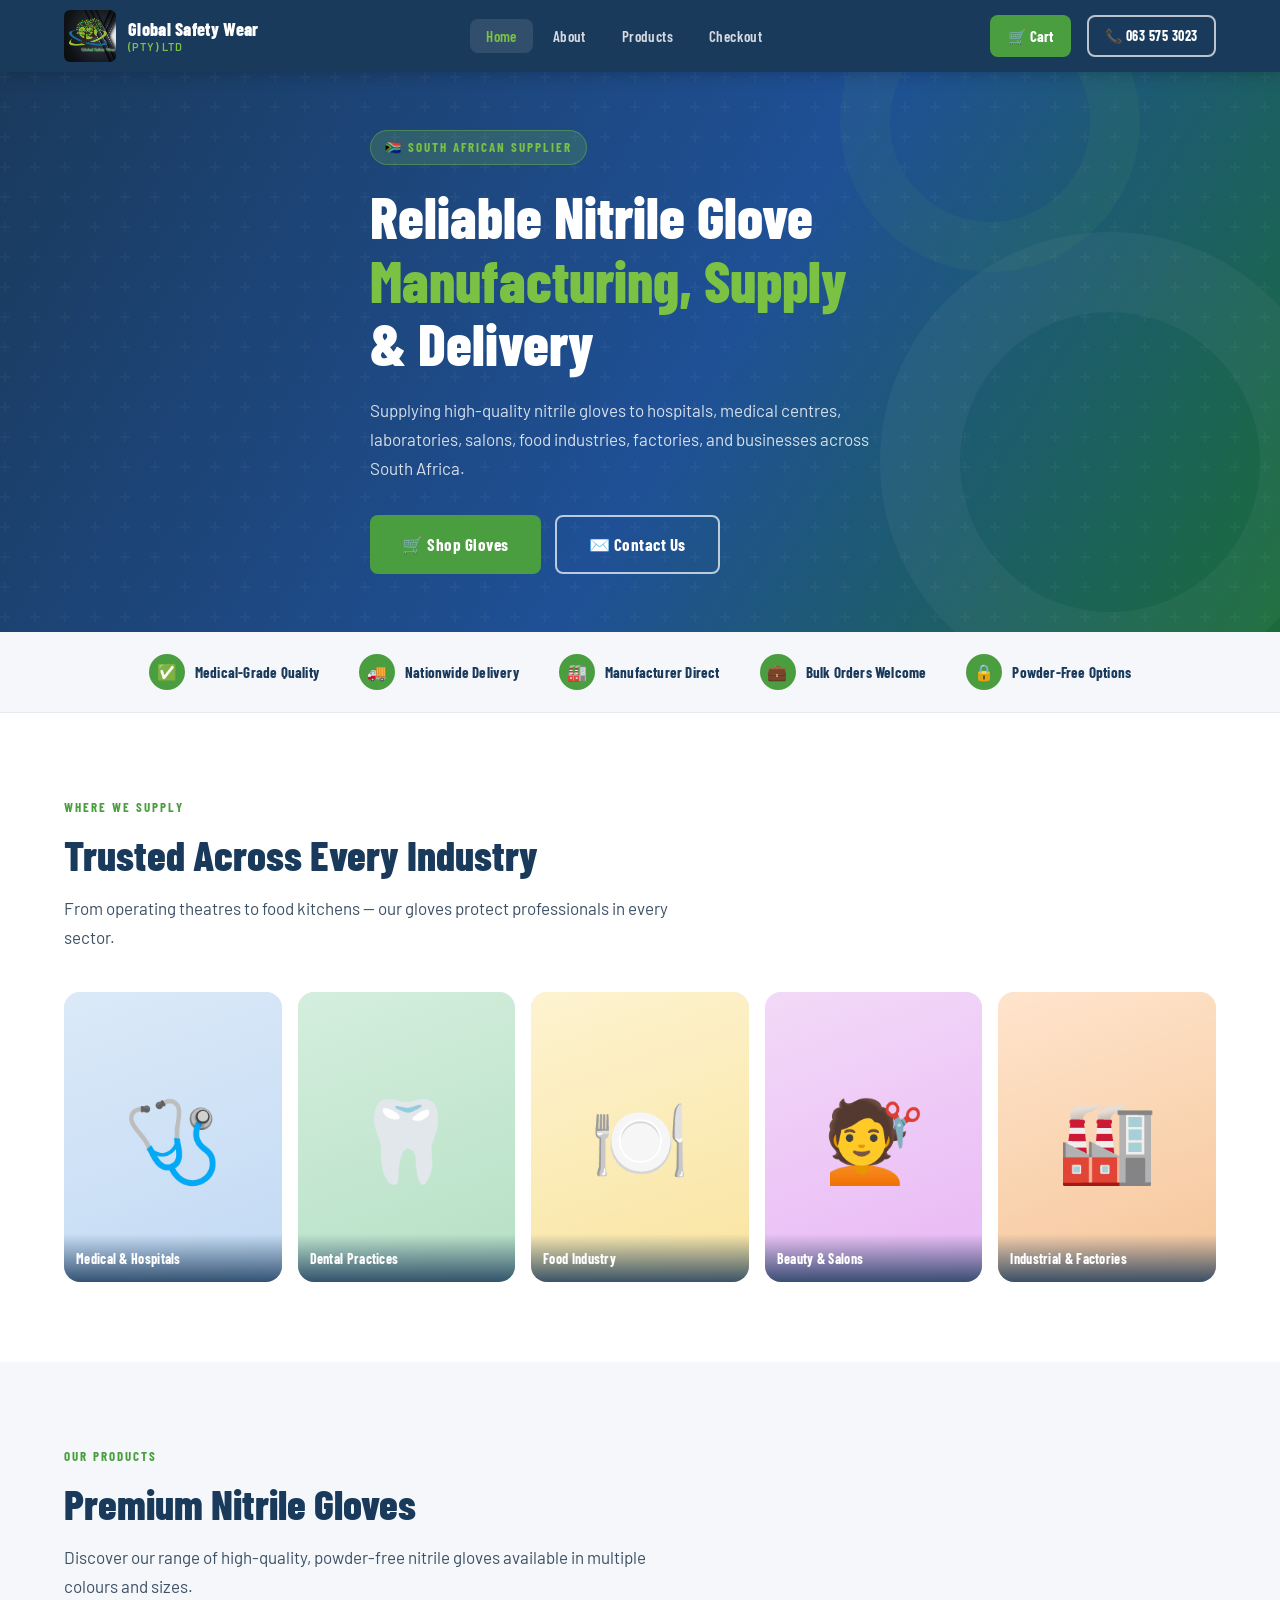
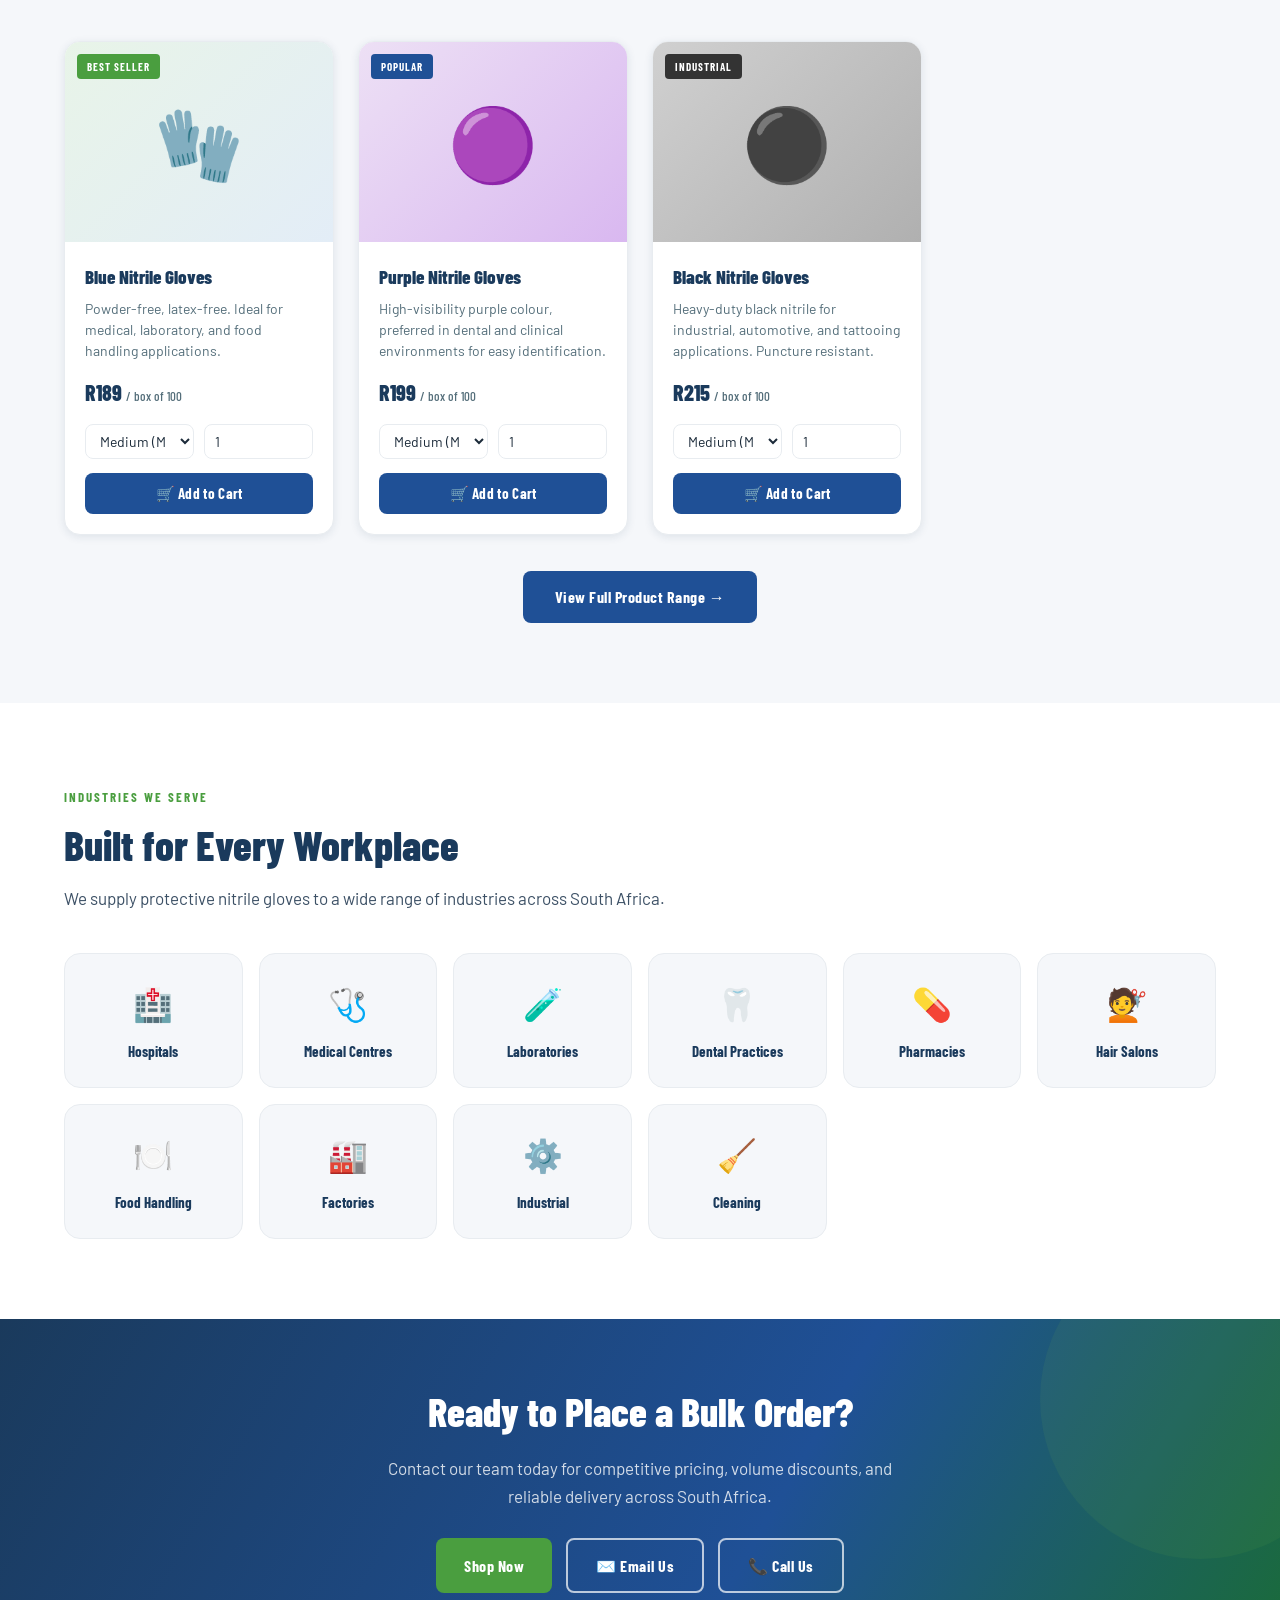
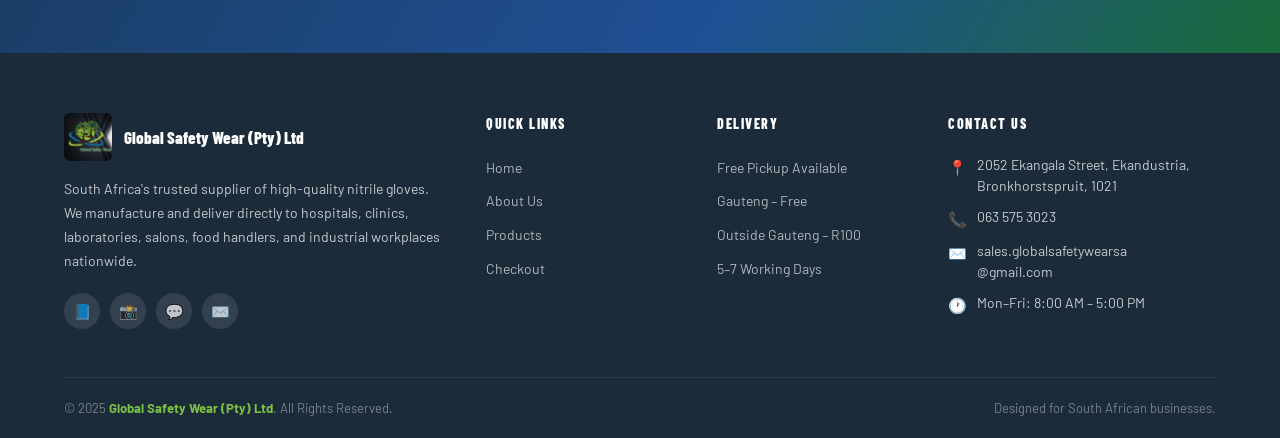
==== index.html @ 0c2af4f7 "Add files via upload" ====
<!DOCTYPE html>
<html lang="en">
<head>
  <meta charset="UTF-8" />
  <meta name="viewport" content="width=device-width, initial-scale=1.0" />
  <meta name="description" content="Global Safety Wear (Pty) Ltd – Reliable nitrile glove manufacturing, supply and delivery across South Africa." />
  <title>Global Safety Wear (Pty) Ltd | Nitrile Gloves South Africa</title>
  <link rel="stylesheet" href="style.css" />
</head>
<body>

<!-- ==================== NAVIGATION ==================== -->
<nav class="navbar">
  <div class="container nav-inner">
    <a href="index.html" class="nav-logo">
      <img src="logo.jpg" alt="Global Safety Wear Logo" onerror="this.style.display='none'" />
      <div class="nav-logo-text">
        <strong>Global Safety Wear</strong>
        <span>(Pty) Ltd</span>
      </div>
    </a>
    <ul class="nav-links">
      <li><a href="index.html" class="active">Home</a></li>
      <li><a href="about.html">About</a></li>
      <li><a href="products.html">Products</a></li>
      <li><a href="payment.html">Checkout</a></li>
    </ul>
    <div class="nav-right">
      <a href="products.html" class="nav-cart-btn">
        🛒 Cart
        <span class="cart-count" style="display:none;">0</span>
      </a>
      <a href="tel:0635753023" class="btn btn-outline" style="padding:8px 16px;font-size:14px;">📞 063 575 3023</a>
    </div>
    <button class="nav-hamburger" aria-label="Open menu">
      <span></span><span></span><span></span>
    </button>
  </div>
  <nav class="nav-mobile">
    <a href="index.html" class="active">Home</a>
    <a href="about.html">About</a>
    <a href="products.html">Products</a>
    <a href="payment.html">Checkout</a>
    <a href="tel:0635753023">📞 063 575 3023</a>
  </nav>
</nav>

<!-- ==================== HERO ==================== -->
<section class="hero">
  <div class="hero-deco"></div>
  <div class="hero-deco2"></div>
  <div class="container">
    <div class="hero-content">
      <div class="hero-tag">🇿🇦 South African Supplier</div>
      <h1>Reliable Nitrile Glove<br><em>Manufacturing, Supply</em><br>&amp; Delivery</h1>
      <p>Supplying high-quality nitrile gloves to hospitals, medical centres, laboratories, salons, food industries, factories, and businesses across South Africa.</p>
      <div class="hero-btns">
        <a href="products.html" class="btn btn-primary" style="font-size:17px;padding:14px 32px;">🛒 Shop Gloves</a>
        <a href="mailto:sales.globalsafetywearsa@gmail.com" class="btn btn-outline" style="font-size:17px;padding:14px 32px;">✉️ Contact Us</a>
      </div>
    </div>
  </div>
</section>

<!-- ==================== TRUST BAR ==================== -->
<section class="trust-bar">
  <div class="container">
    <div class="trust-items">
      <div class="trust-item">
        <div class="trust-icon">✅</div>
        Medical-Grade Quality
      </div>
      <div class="trust-item">
        <div class="trust-icon">🚚</div>
        Nationwide Delivery
      </div>
      <div class="trust-item">
        <div class="trust-icon">🏭</div>
        Manufacturer Direct
      </div>
      <div class="trust-item">
        <div class="trust-icon">💼</div>
        Bulk Orders Welcome
      </div>
      <div class="trust-item">
        <div class="trust-icon">🔒</div>
        Powder-Free Options
      </div>
    </div>
  </div>
</section>

<!-- ==================== USE-CASE GALLERY ==================== -->
<section class="use-cases section-pad">
  <div class="container">
    <div class="tag">Where We Supply</div>
    <h2 class="section-title">Trusted Across Every Industry</h2>
    <p class="section-sub">From operating theatres to food kitchens — our gloves protect professionals in every sector.</p>
    <div class="gallery-grid">
      <div class="gallery-card medical">
        <div class="gallery-img">🩺</div>
        <div class="gallery-label">Medical &amp; Hospitals</div>
      </div>
      <div class="gallery-card dental">
        <div class="gallery-img">🦷</div>
        <div class="gallery-label">Dental Practices</div>
      </div>
      <div class="gallery-card food">
        <div class="gallery-img">🍽️</div>
        <div class="gallery-label">Food Industry</div>
      </div>
      <div class="gallery-card salon">
        <div class="gallery-img">💇</div>
        <div class="gallery-label">Beauty &amp; Salons</div>
      </div>
      <div class="gallery-card industrial">
        <div class="gallery-img">🏭</div>
        <div class="gallery-label">Industrial &amp; Factories</div>
      </div>
    </div>
  </div>
</section>

<!-- ==================== FEATURED PRODUCTS ==================== -->
<section class="featured-products section-pad">
  <div class="container">
    <div class="tag">Our Products</div>
    <h2 class="section-title">Premium Nitrile Gloves</h2>
    <p class="section-sub">Discover our range of high-quality, powder-free nitrile gloves available in multiple colours and sizes.</p>
    <div class="products-grid">

      <!-- Product 1 -->
      <div class="product-card">
        <div class="product-img">
          🧤
          <span class="product-badge">Best Seller</span>
        </div>
        <div class="product-body">
          <h3>Blue Nitrile Gloves</h3>
          <p>Powder-free, latex-free. Ideal for medical, laboratory, and food handling applications.</p>
          <div class="product-price">R189 <span>/ box of 100</span></div>
          <div class="product-controls">
            <select class="size-selector" id="s1-size">
              <option value="S">Small (S)</option>
              <option value="M" selected>Medium (M)</option>
              <option value="L">Large (L)</option>
            </select>
            <input type="number" class="qty-selector" id="s1-qty" value="1" min="1" max="999" />
          </div>
          <button class="btn-add-cart" onclick="addToCart('blue-nitrile','Blue Nitrile Gloves',189,document.getElementById('s1-size').value,parseInt(document.getElementById('s1-qty').value)||1,'🧤')">
            🛒 Add to Cart
          </button>
        </div>
      </div>

      <!-- Product 2 -->
      <div class="product-card">
        <div class="product-img" style="background:linear-gradient(135deg,#ede0f5,#d9b8f0);">
          🟣
          <span class="product-badge" style="background:var(--blue-mid);">Popular</span>
        </div>
        <div class="product-body">
          <h3>Purple Nitrile Gloves</h3>
          <p>High-visibility purple colour, preferred in dental and clinical environments for easy identification.</p>
          <div class="product-price">R199 <span>/ box of 100</span></div>
          <div class="product-controls">
            <select class="size-selector" id="s2-size">
              <option value="S">Small (S)</option>
              <option value="M" selected>Medium (M)</option>
              <option value="L">Large (L)</option>
            </select>
            <input type="number" class="qty-selector" id="s2-qty" value="1" min="1" max="999" />
          </div>
          <button class="btn-add-cart" onclick="addToCart('purple-nitrile','Purple Nitrile Gloves',199,document.getElementById('s2-size').value,parseInt(document.getElementById('s2-qty').value)||1,'🟣')">
            🛒 Add to Cart
          </button>
        </div>
      </div>

      <!-- Product 3 -->
      <div class="product-card">
        <div class="product-img" style="background:linear-gradient(135deg,#d0d0d0,#b0b0b0);">
          ⚫
          <span class="product-badge" style="background:#333;">Industrial</span>
        </div>
        <div class="product-body">
          <h3>Black Nitrile Gloves</h3>
          <p>Heavy-duty black nitrile for industrial, automotive, and tattooing applications. Puncture resistant.</p>
          <div class="product-price">R215 <span>/ box of 100</span></div>
          <div class="product-controls">
            <select class="size-selector" id="s3-size">
              <option value="S">Small (S)</option>
              <option value="M" selected>Medium (M)</option>
              <option value="L">Large (L)</option>
            </select>
            <input type="number" class="qty-selector" id="s3-qty" value="1" min="1" max="999" />
          </div>
          <button class="btn-add-cart" onclick="addToCart('black-nitrile','Black Nitrile Gloves',215,document.getElementById('s3-size').value,parseInt(document.getElementById('s3-qty').value)||1,'⚫')">
            🛒 Add to Cart
          </button>
        </div>
      </div>

    </div>
    <div style="text-align:center;margin-top:36px;">
      <a href="products.html" class="btn btn-blue" style="font-size:16px;padding:13px 32px;">View Full Product Range →</a>
    </div>
  </div>
</section>

<!-- ==================== INDUSTRIES ==================== -->
<section class="industries section-pad">
  <div class="container">
    <div class="tag">Industries We Serve</div>
    <h2 class="section-title">Built for Every Workplace</h2>
    <p class="section-sub">We supply protective nitrile gloves to a wide range of industries across South Africa.</p>
    <div class="industries-grid">
      <div class="industry-card"><span class="industry-icon">🏥</span><h4>Hospitals</h4></div>
      <div class="industry-card"><span class="industry-icon">🩺</span><h4>Medical Centres</h4></div>
      <div class="industry-card"><span class="industry-icon">🧪</span><h4>Laboratories</h4></div>
      <div class="industry-card"><span class="industry-icon">🦷</span><h4>Dental Practices</h4></div>
      <div class="industry-card"><span class="industry-icon">💊</span><h4>Pharmacies</h4></div>
      <div class="industry-card"><span class="industry-icon">💇</span><h4>Hair Salons</h4></div>
      <div class="industry-card"><span class="industry-icon">🍽️</span><h4>Food Handling</h4></div>
      <div class="industry-card"><span class="industry-icon">🏭</span><h4>Factories</h4></div>
      <div class="industry-card"><span class="industry-icon">⚙️</span><h4>Industrial</h4></div>
      <div class="industry-card"><span class="industry-icon">🧹</span><h4>Cleaning</h4></div>
    </div>
  </div>
</section>

<!-- ==================== CTA BANNER ==================== -->
<section class="cta-banner">
  <div class="container">
    <h2>Ready to Place a Bulk Order?</h2>
    <p>Contact our team today for competitive pricing, volume discounts, and reliable delivery across South Africa.</p>
    <div class="cta-btns">
      <a href="products.html" class="btn btn-primary" style="font-size:16px;padding:13px 28px;">Shop Now</a>
      <a href="mailto:sales.globalsafetywearsa@gmail.com" class="btn btn-outline" style="font-size:16px;padding:13px 28px;">✉️ Email Us</a>
      <a href="tel:0635753023" class="btn btn-outline" style="font-size:16px;padding:13px 28px;">📞 Call Us</a>
    </div>
  </div>
</section>

<!-- ==================== FOOTER ==================== -->
<footer class="footer">
  <div class="container">
    <div class="footer-grid">
      <!-- Brand -->
      <div>
        <div class="footer-logo">
          <img src="logo.jpg" alt="Global Safety Wear Logo" onerror="this.style.display='none'" />
          <strong>Global Safety Wear (Pty) Ltd</strong>
        </div>
        <p class="footer-about">South Africa's trusted supplier of high-quality nitrile gloves. We manufacture and deliver directly to hospitals, clinics, laboratories, salons, food handlers, and industrial workplaces nationwide.</p>
        <div class="footer-social">
          <a href="#" class="social-icon" title="Facebook">📘</a>
          <a href="#" class="social-icon" title="Instagram">📸</a>
          <a href="#" class="social-icon" title="WhatsApp">💬</a>
          <a href="mailto:sales.globalsafetywearsa@gmail.com" class="social-icon" title="Email">✉️</a>
        </div>
      </div>
      <!-- Quick Links -->
      <div class="footer-col">
        <h5>Quick Links</h5>
        <ul>
          <li><a href="index.html">Home</a></li>
          <li><a href="about.html">About Us</a></li>
          <li><a href="products.html">Products</a></li>
          <li><a href="payment.html">Checkout</a></li>
        </ul>
      </div>
      <!-- Delivery -->
      <div class="footer-col">
        <h5>Delivery</h5>
        <ul>
          <li><a href="#">Free Pickup Available</a></li>
          <li><a href="#">Gauteng – Free</a></li>
          <li><a href="#">Outside Gauteng – R100</a></li>
          <li><a href="#">5–7 Working Days</a></li>
        </ul>
      </div>
      <!-- Contact -->
      <div class="footer-col">
        <h5>Contact Us</h5>
        <div class="footer-contact-item">
          <span class="ico">📍</span>
          <span>2052 Ekangala Street, Ekandustria, Bronkhorstspruit, 1021</span>
        </div>
        <div class="footer-contact-item">
          <span class="ico">📞</span>
          <a href="tel:0635753023">063 575 3023</a>
        </div>
        <div class="footer-contact-item">
          <span class="ico">✉️</span>
          <a href="mailto:sales.globalsafetywearsa@gmail.com">sales.globalsafetywearsa<br>@gmail.com</a>
        </div>
        <div class="footer-contact-item">
          <span class="ico">🕐</span>
          <span>Mon–Fri: 8:00 AM – 5:00 PM</span>
        </div>
      </div>
    </div>
    <div class="footer-bottom">
      <span>&copy; 2025 <strong>Global Safety Wear (Pty) Ltd</strong>. All Rights Reserved.</span>
      <span>Designed for South African businesses.</span>
    </div>
  </div>
</footer>

<script src="script.js"></script>
</body>
</html>
---- style.css ----
/* ============================================================
   Global Safety Wear (Pty) Ltd — Main Stylesheet
   Brand colours: Deep Blue #1a3a5c | Green #4a9e3f | Lime #7bc143
   ============================================================ */

/* ---------- Google Fonts ---------- */
@import url('https://fonts.googleapis.com/css2?family=Barlow:wght@300;400;500;600;700;800&family=Barlow+Condensed:wght@600;700;800&display=swap');

/* ---------- CSS Variables ---------- */
:root {
  --blue-dark:   #1a3a5c;
  --blue-mid:    #1f5096;
  --blue-light:  #2e6fbd;
  --green-dark:  #2d7a24;
  --green-mid:   #4a9e3f;
  --green-light: #7bc143;
  --white:       #ffffff;
  --off-white:   #f5f7fa;
  --grey-light:  #e8ecf0;
  --grey-mid:    #b0bec5;
  --grey-dark:   #546e7a;
  --text-dark:   #1c2b3a;
  --text-body:   #3d5166;
  --shadow-sm:   0 2px 8px rgba(26,58,92,0.10);
  --shadow-md:   0 6px 24px rgba(26,58,92,0.14);
  --shadow-lg:   0 16px 48px rgba(26,58,92,0.18);
  --radius:      8px;
  --radius-lg:   16px;
  --nav-h:       72px;
  --font-head:   'Barlow Condensed', sans-serif;
  --font-body:   'Barlow', sans-serif;
  --transition:  0.25s ease;
}

/* ---------- Reset & Base ---------- */
*, *::before, *::after { box-sizing: border-box; margin: 0; padding: 0; }
html { scroll-behavior: smooth; }
body {
  font-family: var(--font-body);
  font-size: 16px;
  color: var(--text-body);
  background: var(--white);
  line-height: 1.6;
  -webkit-font-smoothing: antialiased;
}
img { display: block; max-width: 100%; }
a { text-decoration: none; color: inherit; }
ul { list-style: none; }
button { cursor: pointer; font-family: var(--font-body); border: none; }

/* ---------- Utility ---------- */
.container {
  max-width: 1200px;
  margin: 0 auto;
  padding: 0 24px;
}
.section-pad { padding: 80px 0; }
.section-pad-sm { padding: 52px 0; }

.tag {
  display: inline-block;
  font-family: var(--font-head);
  font-size: 13px;
  font-weight: 700;
  letter-spacing: 2px;
  text-transform: uppercase;
  color: var(--green-mid);
  margin-bottom: 12px;
}
.section-title {
  font-family: var(--font-head);
  font-size: clamp(28px, 4vw, 42px);
  font-weight: 800;
  color: var(--blue-dark);
  line-height: 1.15;
  margin-bottom: 16px;
}
.section-sub {
  font-size: 17px;
  color: var(--text-body);
  max-width: 620px;
  line-height: 1.7;
}
.text-center { text-align: center; }
.text-center .section-sub { margin: 0 auto; }

/* ---------- Buttons ---------- */
.btn {
  display: inline-flex;
  align-items: center;
  gap: 8px;
  padding: 13px 28px;
  border-radius: var(--radius);
  font-family: var(--font-head);
  font-size: 16px;
  font-weight: 700;
  letter-spacing: 0.5px;
  transition: background var(--transition), transform var(--transition), box-shadow var(--transition);
}
.btn-primary {
  background: var(--green-mid);
  color: var(--white);
}
.btn-primary:hover {
  background: var(--green-dark);
  transform: translateY(-2px);
  box-shadow: 0 6px 20px rgba(74,158,63,0.35);
}
.btn-outline {
  background: transparent;
  color: var(--white);
  border: 2px solid rgba(255,255,255,0.7);
}
.btn-outline:hover {
  background: rgba(255,255,255,0.12);
  border-color: var(--white);
}
.btn-blue {
  background: var(--blue-mid);
  color: var(--white);
}
.btn-blue:hover {
  background: var(--blue-dark);
  transform: translateY(-2px);
  box-shadow: 0 6px 20px rgba(31,80,150,0.35);
}

/* ============================================================
   NAVIGATION
   ============================================================ */
.navbar {
  position: sticky;
  top: 0;
  z-index: 1000;
  height: var(--nav-h);
  background: var(--blue-dark);
  box-shadow: 0 2px 16px rgba(0,0,0,0.22);
}
.nav-inner {
  display: flex;
  align-items: center;
  justify-content: space-between;
  height: 100%;
}
.nav-logo {
  display: flex;
  align-items: center;
  gap: 12px;
}
.nav-logo img {
  height: 52px;
  width: 52px;
  object-fit: cover;
  border-radius: 6px;
}
.nav-logo-text {
  display: flex;
  flex-direction: column;
  line-height: 1.2;
}
.nav-logo-text strong {
  font-family: var(--font-head);
  font-size: 18px;
  font-weight: 800;
  color: var(--white);
  letter-spacing: 0.3px;
}
.nav-logo-text span {
  font-size: 11px;
  color: var(--green-light);
  letter-spacing: 1px;
  text-transform: uppercase;
  font-weight: 600;
}
.nav-links {
  display: flex;
  align-items: center;
  gap: 4px;
}
.nav-links a {
  font-family: var(--font-head);
  font-size: 15px;
  font-weight: 600;
  color: rgba(255,255,255,0.82);
  padding: 8px 16px;
  border-radius: var(--radius);
  letter-spacing: 0.4px;
  transition: color var(--transition), background var(--transition);
}
.nav-links a:hover,
.nav-links a.active {
  color: var(--white);
  background: rgba(255,255,255,0.1);
}
.nav-links a.active { color: var(--green-light); }

.nav-cart-btn {
  position: relative;
  display: flex;
  align-items: center;
  gap: 8px;
  background: var(--green-mid);
  color: var(--white);
  padding: 9px 18px;
  border-radius: var(--radius);
  font-family: var(--font-head);
  font-size: 15px;
  font-weight: 700;
  transition: background var(--transition);
}
.nav-cart-btn:hover { background: var(--green-dark); }
.cart-count {
  position: absolute;
  top: -6px;
  right: -6px;
  background: #e53935;
  color: white;
  font-size: 11px;
  font-weight: 700;
  width: 20px;
  height: 20px;
  border-radius: 50%;
  display: flex;
  align-items: center;
  justify-content: center;
}
.nav-right { display: flex; align-items: center; gap: 16px; }

/* Hamburger */
.nav-hamburger {
  display: none;
  flex-direction: column;
  gap: 5px;
  background: none;
  padding: 6px;
}
.nav-hamburger span {
  display: block;
  width: 24px;
  height: 2px;
  background: var(--white);
  border-radius: 2px;
  transition: transform var(--transition), opacity var(--transition);
}
.nav-hamburger.open span:nth-child(1) { transform: translateY(7px) rotate(45deg); }
.nav-hamburger.open span:nth-child(2) { opacity: 0; }
.nav-hamburger.open span:nth-child(3) { transform: translateY(-7px) rotate(-45deg); }

.nav-mobile {
  display: none;
  flex-direction: column;
  background: var(--blue-dark);
  padding: 16px 24px 20px;
  border-top: 1px solid rgba(255,255,255,0.1);
}
.nav-mobile.open { display: flex; }
.nav-mobile a {
  font-family: var(--font-head);
  font-size: 17px;
  font-weight: 600;
  color: rgba(255,255,255,0.85);
  padding: 10px 0;
  border-bottom: 1px solid rgba(255,255,255,0.07);
  letter-spacing: 0.3px;
}
.nav-mobile a:last-child { border-bottom: none; }
.nav-mobile a:hover, .nav-mobile a.active { color: var(--green-light); }

/* ============================================================
   HERO
   ============================================================ */
.hero {
  position: relative;
  min-height: 560px;
  display: flex;
  align-items: center;
  background: linear-gradient(120deg, var(--blue-dark) 0%, #1f5096 55%, #1a6b3a 100%);
  overflow: hidden;
}
.hero::before {
  content: '';
  position: absolute;
  inset: 0;
  background: url("data:image/svg+xml,%3Csvg width='60' height='60' viewBox='0 0 60 60' xmlns='http://www.w3.org/2000/svg'%3E%3Cg fill='none' fill-rule='evenodd'%3E%3Cg fill='%23ffffff' fill-opacity='0.03'%3E%3Cpath d='M36 34v-4h-2v4h-4v2h4v4h2v-4h4v-2h-4zm0-30V0h-2v4h-4v2h4v4h2V6h4V4h-4zM6 34v-4H4v4H0v2h4v4h2v-4h4v-2H6zM6 4V0H4v4H0v2h4v4h2V6h4V4H6z'/%3E%3C/g%3E%3C/g%3E%3C/svg%3E") repeat;
  pointer-events: none;
}
.hero-content {
  position: relative;
  z-index: 2;
  max-width: 660px;
}
.hero-tag {
  display: inline-flex;
  align-items: center;
  gap: 8px;
  background: rgba(123,193,67,0.2);
  border: 1px solid rgba(123,193,67,0.4);
  color: var(--green-light);
  font-family: var(--font-head);
  font-size: 13px;
  font-weight: 700;
  letter-spacing: 2px;
  text-transform: uppercase;
  padding: 6px 14px;
  border-radius: 20px;
  margin-bottom: 20px;
}
.hero h1 {
  font-family: var(--font-head);
  font-size: clamp(32px, 5vw, 58px);
  font-weight: 800;
  color: var(--white);
  line-height: 1.1;
  margin-bottom: 20px;
}
.hero h1 em {
  font-style: normal;
  color: var(--green-light);
}
.hero p {
  font-size: 17px;
  color: rgba(255,255,255,0.82);
  line-height: 1.7;
  margin-bottom: 32px;
  max-width: 540px;
}
.hero-btns { display: flex; gap: 14px; flex-wrap: wrap; }
.hero-deco {
  position: absolute;
  right: -60px;
  bottom: -60px;
  width: 460px;
  height: 460px;
  border-radius: 50%;
  border: 80px solid rgba(255,255,255,0.04);
  pointer-events: none;
}
.hero-deco2 {
  position: absolute;
  right: 140px;
  top: -100px;
  width: 300px;
  height: 300px;
  border-radius: 50%;
  border: 50px solid rgba(123,193,67,0.06);
  pointer-events: none;
}

/* ============================================================
   TRUST BAR
   ============================================================ */
.trust-bar {
  background: var(--off-white);
  border-bottom: 1px solid var(--grey-light);
  padding: 22px 0;
}
.trust-items {
  display: flex;
  align-items: center;
  justify-content: center;
  gap: 40px;
  flex-wrap: wrap;
}
.trust-item {
  display: flex;
  align-items: center;
  gap: 10px;
  font-family: var(--font-head);
  font-size: 15px;
  font-weight: 700;
  color: var(--blue-dark);
  letter-spacing: 0.2px;
}
.trust-icon {
  width: 36px;
  height: 36px;
  background: var(--green-mid);
  border-radius: 50%;
  display: flex;
  align-items: center;
  justify-content: center;
  color: white;
  font-size: 16px;
  flex-shrink: 0;
}

/* ============================================================
   INDUSTRIES SECTION
   ============================================================ */
.industries { background: var(--white); }
.industries-grid {
  display: grid;
  grid-template-columns: repeat(auto-fill, minmax(170px, 1fr));
  gap: 16px;
  margin-top: 40px;
}
.industry-card {
  background: var(--off-white);
  border: 1px solid var(--grey-light);
  border-radius: var(--radius-lg);
  padding: 24px 16px;
  text-align: center;
  transition: border-color var(--transition), box-shadow var(--transition), transform var(--transition);
}
.industry-card:hover {
  border-color: var(--green-mid);
  box-shadow: var(--shadow-md);
  transform: translateY(-3px);
}
.industry-icon {
  font-size: 32px;
  margin-bottom: 10px;
  display: block;
}
.industry-card h4 {
  font-family: var(--font-head);
  font-size: 15px;
  font-weight: 700;
  color: var(--blue-dark);
}

/* ============================================================
   FEATURED PRODUCTS (HOME)
   ============================================================ */
.featured-products { background: var(--off-white); }
.products-grid {
  display: grid;
  grid-template-columns: repeat(auto-fill, minmax(260px, 1fr));
  gap: 24px;
  margin-top: 40px;
}
.product-card {
  background: var(--white);
  border-radius: var(--radius-lg);
  box-shadow: var(--shadow-sm);
  overflow: hidden;
  border: 1px solid var(--grey-light);
  display: flex;
  flex-direction: column;
  transition: box-shadow var(--transition), transform var(--transition);
}
.product-card:hover {
  box-shadow: var(--shadow-md);
  transform: translateY(-4px);
}
.product-img {
  height: 200px;
  display: flex;
  align-items: center;
  justify-content: center;
  font-size: 72px;
  background: linear-gradient(135deg, #e8f4e8 0%, #e3edf7 100%);
  position: relative;
  overflow: hidden;
}
.product-badge {
  position: absolute;
  top: 12px;
  left: 12px;
  background: var(--green-mid);
  color: white;
  font-family: var(--font-head);
  font-size: 11px;
  font-weight: 700;
  letter-spacing: 1px;
  text-transform: uppercase;
  padding: 4px 10px;
  border-radius: 4px;
}
.product-body {
  padding: 20px;
  flex: 1;
  display: flex;
  flex-direction: column;
}
.product-body h3 {
  font-family: var(--font-head);
  font-size: 19px;
  font-weight: 800;
  color: var(--blue-dark);
  margin-bottom: 6px;
}
.product-body p {
  font-size: 14px;
  color: var(--grey-dark);
  line-height: 1.5;
  margin-bottom: 14px;
  flex: 1;
}
.product-price {
  font-family: var(--font-head);
  font-size: 22px;
  font-weight: 800;
  color: var(--blue-dark);
  margin-bottom: 14px;
}
.product-price span {
  font-size: 13px;
  font-weight: 500;
  color: var(--grey-dark);
}
.product-controls {
  display: flex;
  gap: 10px;
  margin-bottom: 14px;
  flex-wrap: wrap;
}
.size-selector, .qty-selector {
  font-family: var(--font-body);
  font-size: 14px;
  color: var(--text-dark);
  border: 1px solid var(--grey-light);
  border-radius: var(--radius);
  padding: 7px 10px;
  background: var(--white);
  outline: none;
  flex: 1;
  min-width: 80px;
}
.size-selector:focus, .qty-selector:focus { border-color: var(--blue-light); }
.btn-add-cart {
  width: 100%;
  padding: 11px;
  background: var(--blue-mid);
  color: white;
  border-radius: var(--radius);
  font-family: var(--font-head);
  font-size: 15px;
  font-weight: 700;
  letter-spacing: 0.3px;
  transition: background var(--transition);
  display: flex;
  align-items: center;
  justify-content: center;
  gap: 8px;
}
.btn-add-cart:hover { background: var(--blue-dark); }

/* ============================================================
   GALLERY / USE-CASE SECTION
   ============================================================ */
.use-cases { background: var(--white); }
.gallery-grid {
  display: grid;
  grid-template-columns: repeat(5, 1fr);
  gap: 16px;
  margin-top: 40px;
}
.gallery-card {
  border-radius: var(--radius-lg);
  overflow: hidden;
  position: relative;
  aspect-ratio: 3/4;
  background: var(--grey-light);
  display: flex;
  align-items: flex-end;
}
.gallery-card .gallery-img {
  position: absolute;
  inset: 0;
  display: flex;
  align-items: center;
  justify-content: center;
  font-size: 80px;
  width: 100%;
  height: 100%;
}
.gallery-card.medical    .gallery-img { background: linear-gradient(160deg,#dbe9f8,#c2daf4); }
.gallery-card.dental     .gallery-img { background: linear-gradient(160deg,#d4eedd,#b6e0c5); }
.gallery-card.food       .gallery-img { background: linear-gradient(160deg,#fdf3d0,#f9e4a0); }
.gallery-card.salon      .gallery-img { background: linear-gradient(160deg,#f3d9f8,#e8b8f5); }
.gallery-card.industrial .gallery-img { background: linear-gradient(160deg,#ffe4cc,#f5c69a); }
.gallery-label {
  position: relative;
  z-index: 2;
  width: 100%;
  padding: 14px 12px 12px;
  background: linear-gradient(to top, rgba(26,58,92,0.85) 0%, transparent 100%);
  color: white;
  font-family: var(--font-head);
  font-size: 14px;
  font-weight: 700;
  letter-spacing: 0.3px;
}

/* ============================================================
   CTA BANNER
   ============================================================ */
.cta-banner {
  background: linear-gradient(120deg, var(--blue-dark) 0%, #1f5096 60%, #1a6b3a 100%);
  padding: 60px 0;
  text-align: center;
  position: relative;
  overflow: hidden;
}
.cta-banner::before {
  content: '';
  position: absolute;
  right: -80px;
  top: -80px;
  width: 320px;
  height: 320px;
  border-radius: 50%;
  background: rgba(123,193,67,0.08);
  pointer-events: none;
}
.cta-banner h2 {
  font-family: var(--font-head);
  font-size: clamp(26px, 4vw, 40px);
  font-weight: 800;
  color: var(--white);
  margin-bottom: 12px;
}
.cta-banner p {
  font-size: 17px;
  color: rgba(255,255,255,0.8);
  margin-bottom: 28px;
  max-width: 560px;
  margin-left: auto;
  margin-right: auto;
}
.cta-btns { display: flex; gap: 14px; justify-content: center; flex-wrap: wrap; }

/* ============================================================
   FOOTER
   ============================================================ */
.footer {
  background: var(--text-dark);
  color: rgba(255,255,255,0.75);
  padding: 60px 0 0;
}
.footer-grid {
  display: grid;
  grid-template-columns: 2fr 1fr 1fr 1.4fr;
  gap: 40px;
  padding-bottom: 48px;
  border-bottom: 1px solid rgba(255,255,255,0.08);
}
.footer-logo {
  display: flex;
  align-items: center;
  gap: 12px;
  margin-bottom: 16px;
}
.footer-logo img {
  height: 48px;
  width: 48px;
  object-fit: cover;
  border-radius: 6px;
}
.footer-logo strong {
  font-family: var(--font-head);
  font-size: 17px;
  font-weight: 800;
  color: var(--white);
}
.footer-about { font-size: 14px; line-height: 1.7; margin-bottom: 20px; }
.footer-social { display: flex; gap: 10px; }
.social-icon {
  width: 36px;
  height: 36px;
  border-radius: 50%;
  background: rgba(255,255,255,0.1);
  display: flex;
  align-items: center;
  justify-content: center;
  font-size: 15px;
  color: rgba(255,255,255,0.7);
  transition: background var(--transition), color var(--transition);
}
.social-icon:hover { background: var(--green-mid); color: white; }
.footer-col h5 {
  font-family: var(--font-head);
  font-size: 14px;
  font-weight: 800;
  color: var(--white);
  letter-spacing: 1.5px;
  text-transform: uppercase;
  margin-bottom: 18px;
}
.footer-col ul li { margin-bottom: 8px; }
.footer-col ul li a {
  font-size: 14px;
  color: rgba(255,255,255,0.65);
  transition: color var(--transition);
}
.footer-col ul li a:hover { color: var(--green-light); }
.footer-contact-item {
  display: flex;
  gap: 10px;
  font-size: 14px;
  margin-bottom: 10px;
  line-height: 1.5;
}
.footer-contact-item .ico { color: var(--green-light); font-size: 15px; flex-shrink: 0; margin-top: 2px; }
.footer-bottom {
  padding: 20px 0;
  display: flex;
  align-items: center;
  justify-content: space-between;
  flex-wrap: wrap;
  gap: 10px;
  font-size: 13px;
  color: rgba(255,255,255,0.4);
}
.footer-bottom strong { color: var(--green-light); }

/* ============================================================
   ABOUT PAGE
   ============================================================ */
.page-hero {
  background: linear-gradient(120deg, var(--blue-dark) 0%, #1f5096 100%);
  padding: 60px 0 52px;
  color: white;
}
.page-hero .tag { color: var(--green-light); }
.page-hero h1 {
  font-family: var(--font-head);
  font-size: clamp(30px, 5vw, 52px);
  font-weight: 800;
  line-height: 1.1;
  margin-bottom: 14px;
}
.page-hero p {
  font-size: 17px;
  color: rgba(255,255,255,0.8);
  max-width: 560px;
  line-height: 1.7;
}
.about-intro {
  background: var(--white);
}
.about-grid {
  display: grid;
  grid-template-columns: 1fr 1fr;
  gap: 60px;
  align-items: center;
}
.about-visual {
  background: linear-gradient(135deg, #e3edf7, #d4eedd);
  border-radius: var(--radius-lg);
  height: 400px;
  display: flex;
  align-items: center;
  justify-content: center;
  font-size: 100px;
}
.about-text h2 {
  font-family: var(--font-head);
  font-size: 34px;
  font-weight: 800;
  color: var(--blue-dark);
  margin-bottom: 16px;
  line-height: 1.2;
}
.about-text p { font-size: 16px; line-height: 1.75; margin-bottom: 16px; color: var(--text-body); }
.values-grid {
  display: grid;
  grid-template-columns: repeat(auto-fill, minmax(240px, 1fr));
  gap: 24px;
  margin-top: 40px;
}
.value-card {
  background: var(--white);
  border: 1px solid var(--grey-light);
  border-radius: var(--radius-lg);
  padding: 28px 24px;
  border-top: 4px solid var(--green-mid);
}
.value-icon { font-size: 32px; margin-bottom: 14px; }
.value-card h4 {
  font-family: var(--font-head);
  font-size: 18px;
  font-weight: 800;
  color: var(--blue-dark);
  margin-bottom: 8px;
}
.value-card p { font-size: 14px; color: var(--text-body); line-height: 1.6; }
.stats-bar {
  background: var(--blue-dark);
  padding: 48px 0;
}
.stats-grid {
  display: grid;
  grid-template-columns: repeat(4, 1fr);
  gap: 24px;
  text-align: center;
}
.stat-item {}
.stat-num {
  font-family: var(--font-head);
  font-size: 48px;
  font-weight: 800;
  color: var(--green-light);
  line-height: 1;
  margin-bottom: 6px;
}
.stat-label {
  font-family: var(--font-head);
  font-size: 14px;
  font-weight: 600;
  color: rgba(255,255,255,0.7);
  letter-spacing: 1px;
  text-transform: uppercase;
}
.industries-full { background: var(--off-white); }
.ind-full-grid {
  display: grid;
  grid-template-columns: repeat(auto-fill, minmax(200px, 1fr));
  gap: 16px;
  margin-top: 40px;
}
.ind-full-card {
  background: var(--white);
  border: 1px solid var(--grey-light);
  border-radius: var(--radius);
  padding: 20px 16px;
  display: flex;
  align-items: center;
  gap: 14px;
  transition: border-color var(--transition), box-shadow var(--transition);
}
.ind-full-card:hover { border-color: var(--green-mid); box-shadow: var(--shadow-sm); }
.ind-full-card .ico { font-size: 26px; }
.ind-full-card span {
  font-family: var(--font-head);
  font-size: 15px;
  font-weight: 700;
  color: var(--blue-dark);
}

/* ============================================================
   PRODUCTS PAGE
   ============================================================ */
.products-layout {
  background: var(--off-white);
  min-height: 60vh;
}
.products-main {
  display: grid;
  grid-template-columns: 1fr 340px;
  gap: 32px;
  padding: 48px 0 80px;
}
.products-left h2 {
  font-family: var(--font-head);
  font-size: 28px;
  font-weight: 800;
  color: var(--blue-dark);
  margin-bottom: 24px;
}
.all-products-grid {
  display: grid;
  grid-template-columns: repeat(auto-fill, minmax(240px, 1fr));
  gap: 24px;
}

/* CART SIDEBAR */
.cart-sidebar {
  position: sticky;
  top: calc(var(--nav-h) + 20px);
  height: fit-content;
  background: var(--white);
  border-radius: var(--radius-lg);
  box-shadow: var(--shadow-md);
  overflow: hidden;
  border: 1px solid var(--grey-light);
}
.cart-header {
  background: var(--blue-dark);
  padding: 18px 20px;
  display: flex;
  align-items: center;
  justify-content: space-between;
}
.cart-header h3 {
  font-family: var(--font-head);
  font-size: 18px;
  font-weight: 800;
  color: var(--white);
}
.cart-header span {
  background: var(--green-mid);
  color: white;
  font-size: 12px;
  font-weight: 700;
  padding: 3px 9px;
  border-radius: 20px;
}
.cart-body { padding: 16px 20px; }
.cart-empty {
  text-align: center;
  padding: 32px 0;
  color: var(--grey-dark);
  font-size: 14px;
}
.cart-empty .ico { font-size: 36px; display: block; margin-bottom: 10px; }
.cart-item {
  display: flex;
  align-items: flex-start;
  gap: 12px;
  padding: 12px 0;
  border-bottom: 1px solid var(--grey-light);
}
.cart-item:last-child { border-bottom: none; }
.cart-item-icon {
  font-size: 28px;
  background: var(--off-white);
  width: 44px;
  height: 44px;
  border-radius: 8px;
  display: flex;
  align-items: center;
  justify-content: center;
  flex-shrink: 0;
}
.cart-item-info { flex: 1; }
.cart-item-info h4 {
  font-family: var(--font-head);
  font-size: 14px;
  font-weight: 700;
  color: var(--blue-dark);
  margin-bottom: 2px;
}
.cart-item-info span {
  font-size: 12px;
  color: var(--grey-dark);
  display: block;
  margin-bottom: 4px;
}
.cart-item-info .item-price {
  font-family: var(--font-head);
  font-size: 15px;
  font-weight: 800;
  color: var(--green-dark);
}
.cart-item-remove {
  background: none;
  color: var(--grey-mid);
  font-size: 18px;
  line-height: 1;
  padding: 2px 4px;
  border-radius: 4px;
  transition: color var(--transition), background var(--transition);
}
.cart-item-remove:hover { color: #e53935; background: #ffebee; }
.cart-divider {
  height: 1px;
  background: var(--grey-light);
  margin: 8px 0;
}
.delivery-section { margin: 14px 0; }
.delivery-section label {
  font-family: var(--font-head);
  font-size: 13px;
  font-weight: 700;
  color: var(--blue-dark);
  letter-spacing: 0.5px;
  text-transform: uppercase;
  display: block;
  margin-bottom: 10px;
}
.delivery-option {
  display: flex;
  align-items: center;
  gap: 10px;
  padding: 10px 12px;
  border: 1px solid var(--grey-light);
  border-radius: var(--radius);
  margin-bottom: 8px;
  cursor: pointer;
  transition: border-color var(--transition), background var(--transition);
}
.delivery-option:hover { border-color: var(--blue-light); background: #f0f6ff; }
.delivery-option input[type="radio"] { accent-color: var(--blue-mid); flex-shrink: 0; }
.delivery-option-text { flex: 1; }
.delivery-option-text strong {
  display: block;
  font-family: var(--font-head);
  font-size: 14px;
  font-weight: 700;
  color: var(--blue-dark);
}
.delivery-option-text small { font-size: 12px; color: var(--grey-dark); }
.delivery-fee {
  font-family: var(--font-head);
  font-size: 14px;
  font-weight: 800;
  color: var(--green-dark);
  flex-shrink: 0;
}
.cart-totals { margin: 8px 0; }
.total-row {
  display: flex;
  justify-content: space-between;
  font-size: 14px;
  color: var(--text-body);
  padding: 4px 0;
}
.total-row.grand {
  font-family: var(--font-head);
  font-size: 18px;
  font-weight: 800;
  color: var(--blue-dark);
  border-top: 2px solid var(--blue-dark);
  margin-top: 8px;
  padding-top: 12px;
}
.btn-checkout {
  width: 100%;
  padding: 14px;
  background: var(--green-mid);
  color: white;
  border-radius: var(--radius);
  font-family: var(--font-head);
  font-size: 16px;
  font-weight: 800;
  letter-spacing: 0.5px;
  margin-top: 16px;
  display: flex;
  align-items: center;
  justify-content: center;
  gap: 8px;
  transition: background var(--transition);
}
.btn-checkout:hover { background: var(--green-dark); }

/* ============================================================
   PAYMENT PAGE
   ============================================================ */
.payment-layout {
  background: var(--off-white);
  min-height: 60vh;
}
.payment-main {
  display: grid;
  grid-template-columns: 1fr 380px;
  gap: 32px;
  padding: 48px 0 80px;
}
.payment-form-block {
  background: var(--white);
  border-radius: var(--radius-lg);
  box-shadow: var(--shadow-sm);
  border: 1px solid var(--grey-light);
  overflow: hidden;
}
.form-section-head {
  background: var(--off-white);
  padding: 18px 24px;
  border-bottom: 1px solid var(--grey-light);
  font-family: var(--font-head);
  font-size: 17px;
  font-weight: 800;
  color: var(--blue-dark);
  display: flex;
  align-items: center;
  gap: 10px;
}
.form-section-head .step-num {
  width: 28px;
  height: 28px;
  background: var(--blue-mid);
  color: white;
  border-radius: 50%;
  font-size: 13px;
  font-weight: 800;
  display: flex;
  align-items: center;
  justify-content: center;
  flex-shrink: 0;
}
.form-body { padding: 24px; }
.form-row { display: grid; grid-template-columns: 1fr 1fr; gap: 16px; margin-bottom: 16px; }
.form-group { display: flex; flex-direction: column; margin-bottom: 16px; }
.form-group label {
  font-family: var(--font-head);
  font-size: 13px;
  font-weight: 700;
  color: var(--blue-dark);
  letter-spacing: 0.5px;
  text-transform: uppercase;
  margin-bottom: 7px;
}
.form-group input,
.form-group select,
.form-group textarea {
  font-family: var(--font-body);
  font-size: 15px;
  color: var(--text-dark);
  border: 1px solid var(--grey-light);
  border-radius: var(--radius);
  padding: 11px 14px;
  outline: none;
  background: var(--white);
  transition: border-color var(--transition);
}
.form-group input:focus,
.form-group select:focus,
.form-group textarea:focus { border-color: var(--blue-light); }
.form-group textarea { resize: vertical; min-height: 80px; }
.required { color: #e53935; }

/* Payment method cards */
.payment-methods { display: flex; flex-direction: column; gap: 12px; margin-bottom: 20px; }
.pay-method {
  display: flex;
  align-items: center;
  gap: 14px;
  padding: 16px;
  border: 2px solid var(--grey-light);
  border-radius: var(--radius);
  cursor: pointer;
  transition: border-color var(--transition), background var(--transition);
}
.pay-method:hover { border-color: var(--blue-light); background: #f0f6ff; }
.pay-method.selected { border-color: var(--blue-mid); background: #eef4ff; }
.pay-method input[type="radio"] { accent-color: var(--blue-mid); width: 16px; height: 16px; flex-shrink: 0; }
.pay-method-icon { font-size: 26px; }
.pay-method-info {}
.pay-method-info strong {
  display: block;
  font-family: var(--font-head);
  font-size: 15px;
  font-weight: 800;
  color: var(--blue-dark);
}
.pay-method-info small { font-size: 13px; color: var(--grey-dark); }
.eft-details {
  background: var(--off-white);
  border: 1px solid var(--grey-light);
  border-radius: var(--radius);
  padding: 16px;
  margin: 12px 0;
  display: none;
}
.eft-details.visible { display: block; }
.eft-row {
  display: flex;
  justify-content: space-between;
  font-size: 14px;
  padding: 4px 0;
  border-bottom: 1px dashed var(--grey-light);
}
.eft-row:last-child { border-bottom: none; }
.eft-row span:first-child { color: var(--grey-dark); }
.eft-row span:last-child { font-weight: 600; color: var(--blue-dark); }

/* Order summary sidebar */
.order-summary {
  background: var(--white);
  border-radius: var(--radius-lg);
  box-shadow: var(--shadow-md);
  border: 1px solid var(--grey-light);
  overflow: hidden;
  position: sticky;
  top: calc(var(--nav-h) + 20px);
  height: fit-content;
}
.order-summary-head {
  background: var(--blue-dark);
  padding: 18px 20px;
}
.order-summary-head h3 {
  font-family: var(--font-head);
  font-size: 17px;
  font-weight: 800;
  color: white;
}
.order-summary-body { padding: 20px; }
.empty-summary {
  text-align: center;
  padding: 32px 0;
  color: var(--grey-dark);
  font-size: 14px;
}
.empty-summary .ico { font-size: 36px; display: block; margin-bottom: 10px; }
.summary-item {
  display: flex;
  justify-content: space-between;
  align-items: center;
  padding: 10px 0;
  border-bottom: 1px solid var(--grey-light);
  font-size: 14px;
  gap: 12px;
}
.summary-item:last-of-type { border-bottom: none; }
.summary-item-name {
  flex: 1;
  color: var(--text-body);
}
.summary-item-name strong { display: block; color: var(--blue-dark); font-weight: 600; font-size: 14px; }
.summary-item-name small { font-size: 12px; color: var(--grey-dark); }
.summary-item-price {
  font-family: var(--font-head);
  font-size: 15px;
  font-weight: 700;
  color: var(--blue-dark);
  flex-shrink: 0;
}
.summary-totals { margin-top: 16px; border-top: 1px solid var(--grey-light); padding-top: 16px; }
.summary-row {
  display: flex;
  justify-content: space-between;
  font-size: 14px;
  padding: 4px 0;
  color: var(--text-body);
}
.summary-row.grand {
  font-family: var(--font-head);
  font-size: 20px;
  font-weight: 800;
  color: var(--blue-dark);
  border-top: 2px solid var(--blue-dark);
  margin-top: 10px;
  padding-top: 14px;
}
.btn-place-order {
  width: 100%;
  padding: 15px;
  background: var(--green-mid);
  color: white;
  border-radius: var(--radius);
  font-family: var(--font-head);
  font-size: 17px;
  font-weight: 800;
  letter-spacing: 0.5px;
  margin-top: 20px;
  display: flex;
  align-items: center;
  justify-content: center;
  gap: 10px;
  transition: background var(--transition);
}
.btn-place-order:hover { background: var(--green-dark); }
.order-notes {
  font-size: 12px;
  color: var(--grey-dark);
  text-align: center;
  margin-top: 12px;
  line-height: 1.5;
}
.success-modal {
  display: none;
  position: fixed;
  inset: 0;
  background: rgba(0,0,0,0.5);
  z-index: 9999;
  align-items: center;
  justify-content: center;
}
.success-modal.visible { display: flex; }
.success-box {
  background: white;
  border-radius: var(--radius-lg);
  padding: 48px 40px;
  max-width: 440px;
  width: 90%;
  text-align: center;
  box-shadow: var(--shadow-lg);
}
.success-icon { font-size: 64px; margin-bottom: 16px; display: block; }
.success-box h3 {
  font-family: var(--font-head);
  font-size: 26px;
  font-weight: 800;
  color: var(--blue-dark);
  margin-bottom: 10px;
}
.success-box p { font-size: 15px; color: var(--text-body); line-height: 1.6; margin-bottom: 24px; }

/* ============================================================
   RESPONSIVE
   ============================================================ */
@media (max-width: 1024px) {
  .footer-grid { grid-template-columns: 1fr 1fr; }
  .gallery-grid { grid-template-columns: repeat(3, 1fr); }
  .products-main { grid-template-columns: 1fr; }
  .cart-sidebar { position: static; }
  .payment-main { grid-template-columns: 1fr; }
  .order-summary { position: static; }
  .stats-grid { grid-template-columns: repeat(2, 1fr); gap: 32px; }
  .about-grid { grid-template-columns: 1fr; gap: 32px; }
  .about-visual { height: 240px; font-size: 60px; }
}
@media (max-width: 768px) {
  .nav-links, .nav-cart-btn { display: none; }
  .nav-hamburger { display: flex; }
  .hero { min-height: 480px; padding: 48px 0; }
  .hero-deco, .hero-deco2 { display: none; }
  .gallery-grid { grid-template-columns: repeat(2, 1fr); }
  .footer-grid { grid-template-columns: 1fr; gap: 28px; }
  .stats-grid { grid-template-columns: repeat(2, 1fr); }
  .form-row { grid-template-columns: 1fr; }
}
@media (max-width: 480px) {
  .section-pad { padding: 52px 0; }
  .gallery-grid { grid-template-columns: 1fr 1fr; }
  .stats-grid { grid-template-columns: 1fr 1fr; }
  .trust-items { gap: 20px; }
  .hero-btns { flex-direction: column; }
  .cta-btns { flex-direction: column; align-items: center; }
}
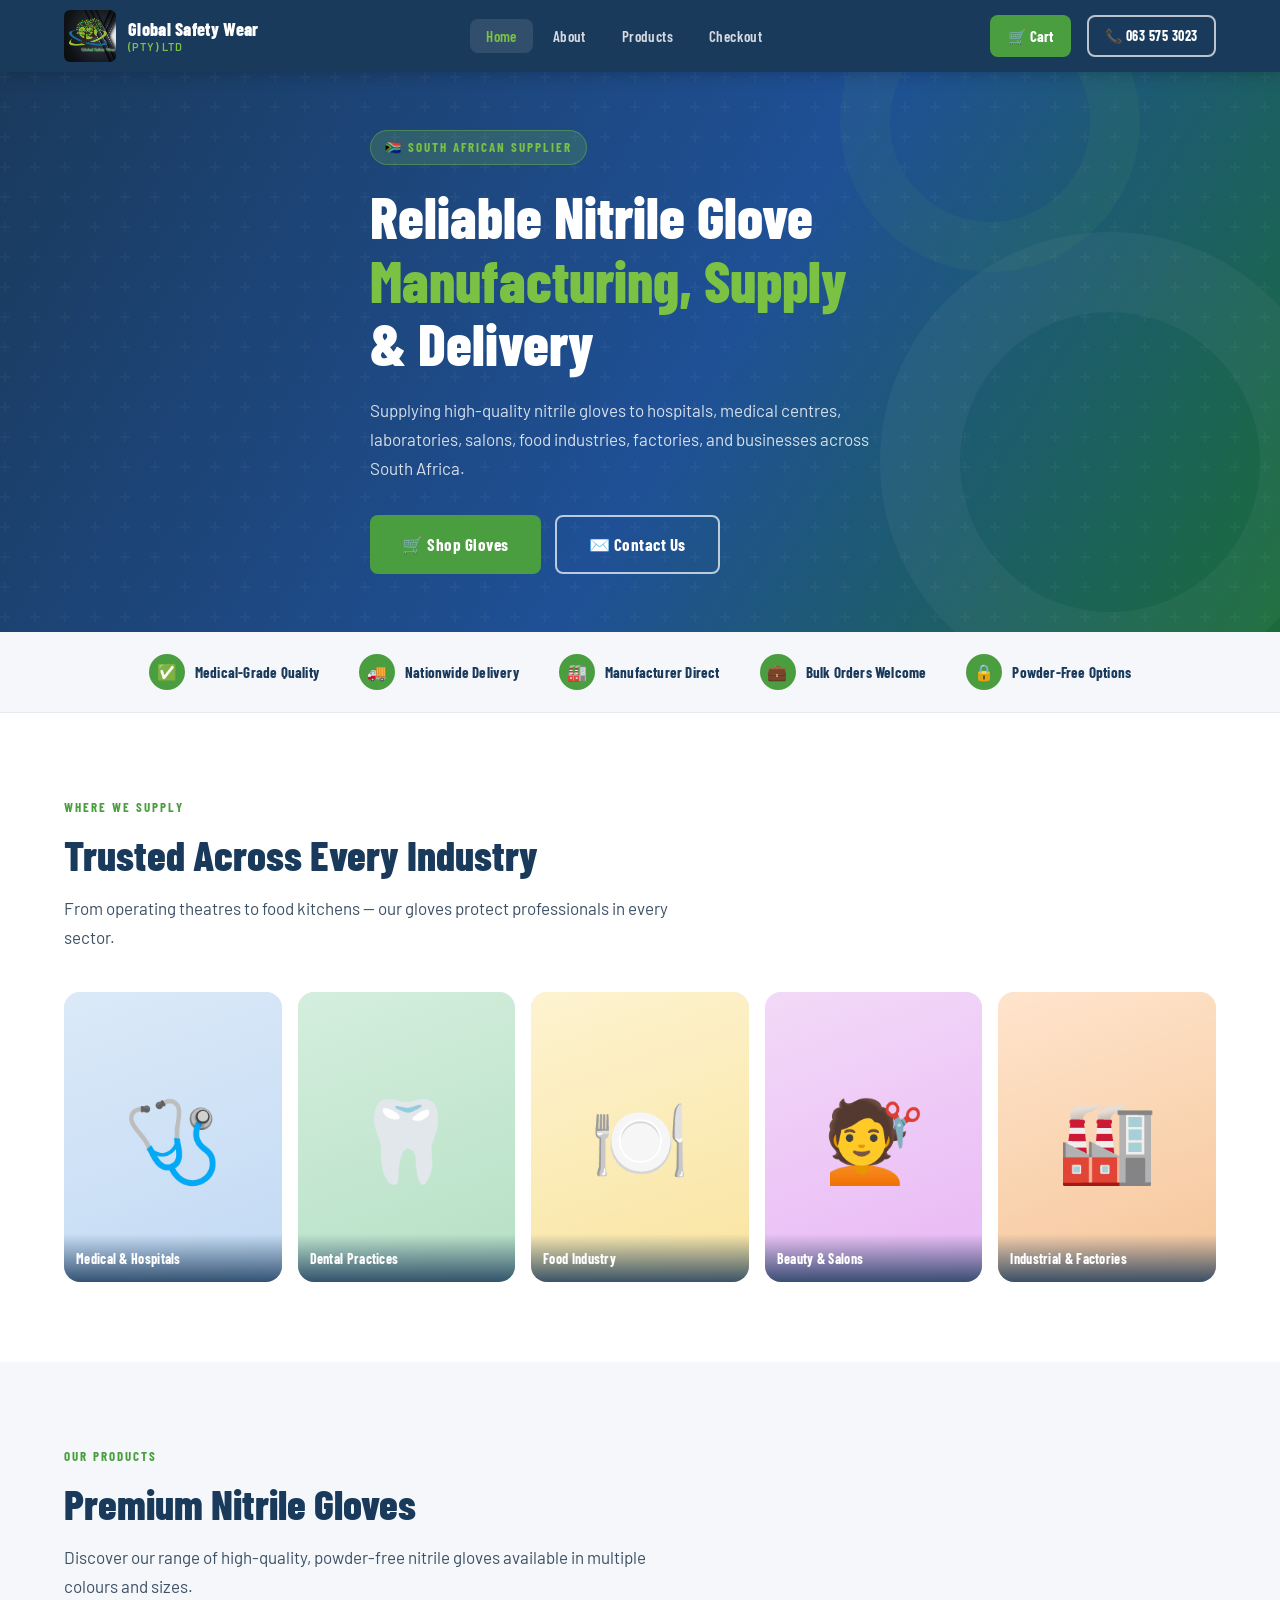
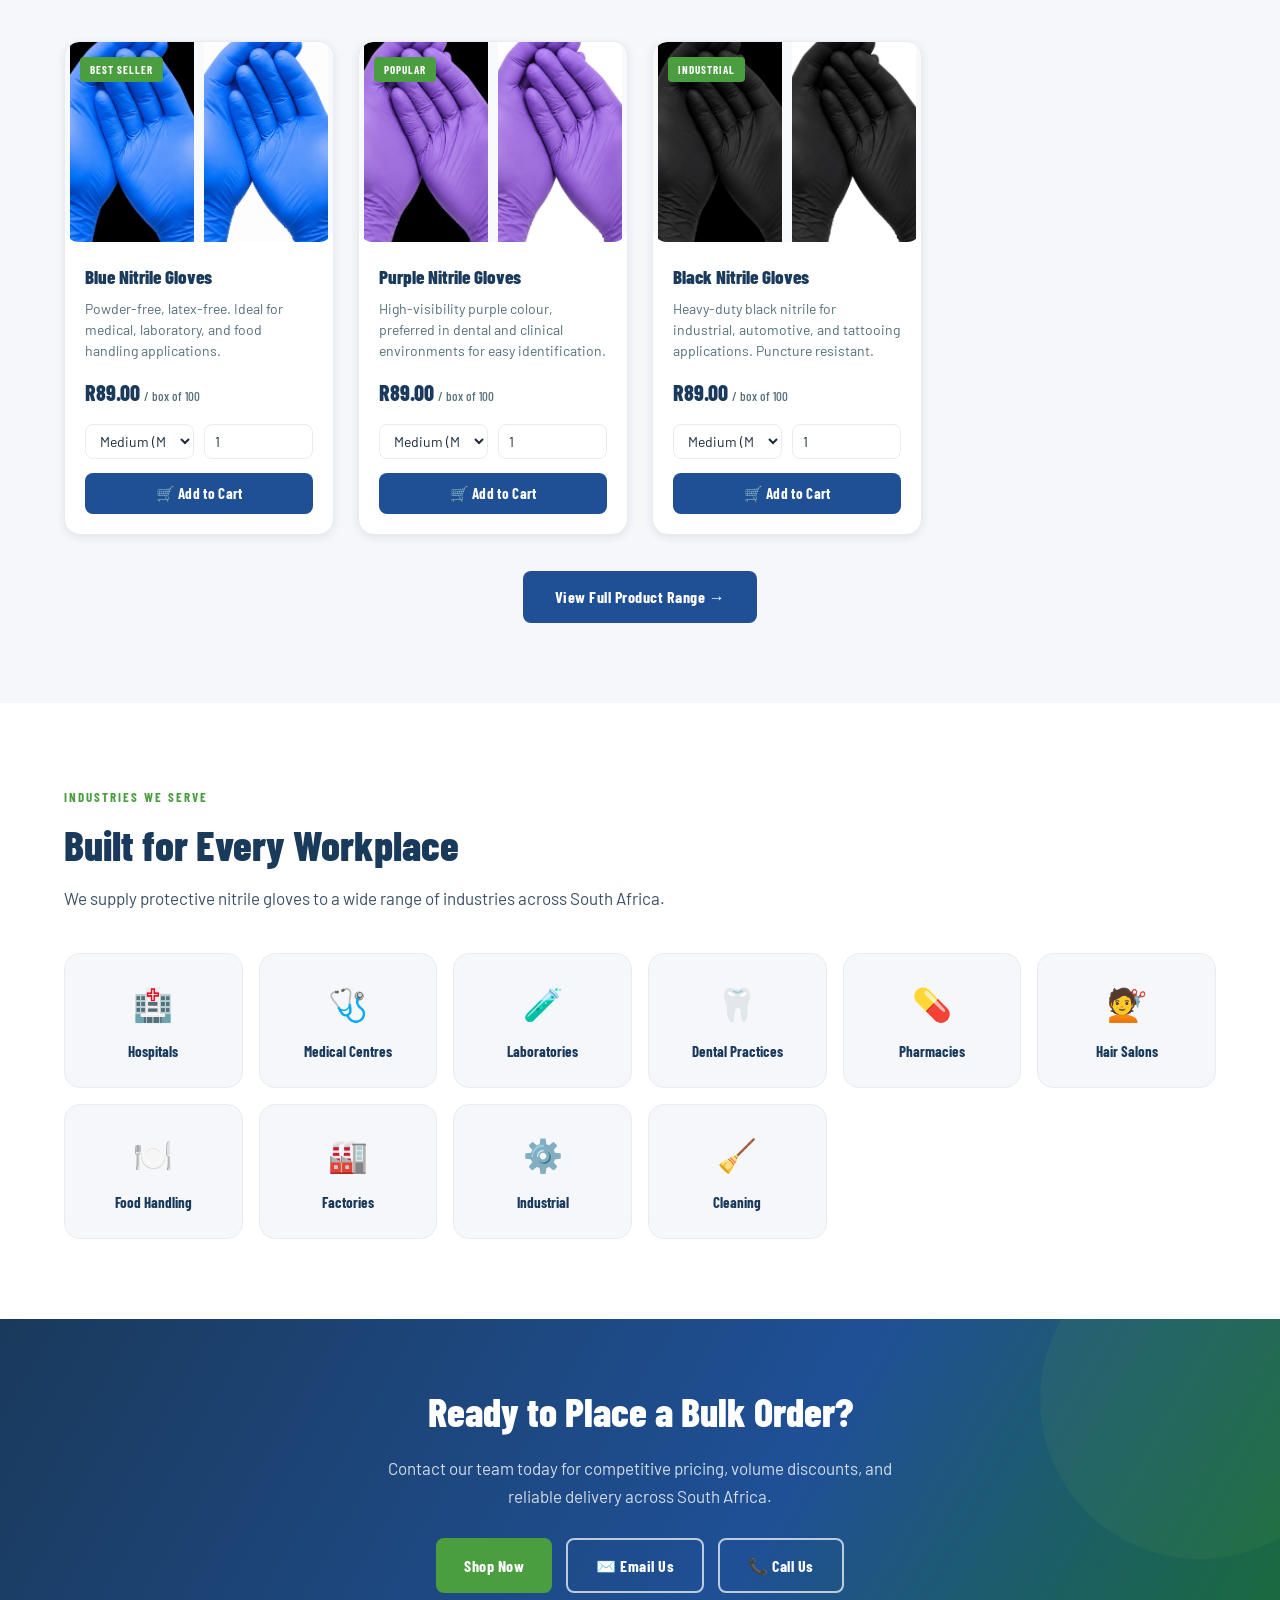
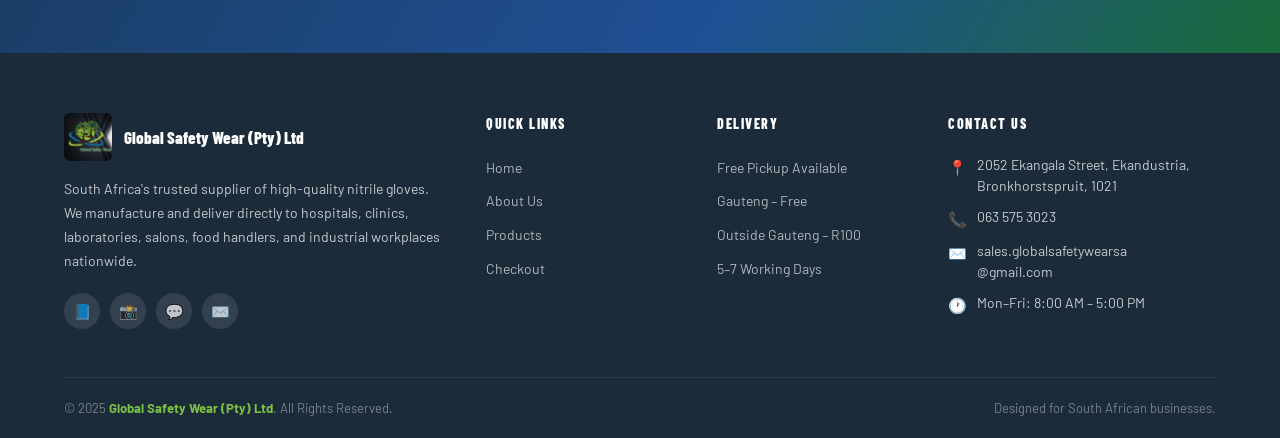
==== commit 9a48a737: "Update index.html" ====
--- a/index.html
+++ b/index.html
@@ -131,14 +131,15 @@
 
       <!-- Product 1 -->
       <div class="product-card">
-        <div class="product-img">
-          🧤
-          <span class="product-badge">Best Seller</span>
-        </div>
+       <div class="product-img multiple-images">
+  <img src="images/Blue Gloves B.jpeg" alt="Blue Nitrile Gloves">
+  <img src="images/Blue Gloves W.png" alt="Blue Nitrile Gloves">
+  <span class="product-badge">Best Seller</span>
+</div>
         <div class="product-body">
           <h3>Blue Nitrile Gloves</h3>
           <p>Powder-free, latex-free. Ideal for medical, laboratory, and food handling applications.</p>
-          <div class="product-price">R189 <span>/ box of 100</span></div>
+          <div class="product-price">R89.00 <span>/ box of 100</span></div>
           <div class="product-controls">
             <select class="size-selector" id="s1-size">
               <option value="S">Small (S)</option>
@@ -147,7 +148,7 @@
             </select>
             <input type="number" class="qty-selector" id="s1-qty" value="1" min="1" max="999" />
           </div>
-          <button class="btn-add-cart" onclick="addToCart('blue-nitrile','Blue Nitrile Gloves',189,document.getElementById('s1-size').value,parseInt(document.getElementById('s1-qty').value)||1,'🧤')">
+          <button class="btn-add-cart" onclick="addToCart('blue-nitrile','Blue Nitrile Gloves',89,document.getElementById('s1-size').value,parseInt(document.getElementById('s1-qty').value)||1,'🧤')">
             🛒 Add to Cart
           </button>
         </div>
@@ -155,14 +156,15 @@
 
       <!-- Product 2 -->
       <div class="product-card">
-        <div class="product-img" style="background:linear-gradient(135deg,#ede0f5,#d9b8f0);">
-          🟣
-          <span class="product-badge" style="background:var(--blue-mid);">Popular</span>
-        </div>
+       <div class="product-img multiple-images">
+  <img src="images/Purple Gloves B.jpeg" alt="Purple Nitrile Gloves">
+  <img src="images/Purple Gloves W.jpeg" alt="Purple Nitrile Gloves">
+  <span class="product-badge">Popular</span>
+</div>
         <div class="product-body">
           <h3>Purple Nitrile Gloves</h3>
           <p>High-visibility purple colour, preferred in dental and clinical environments for easy identification.</p>
-          <div class="product-price">R199 <span>/ box of 100</span></div>
+          <div class="product-price">R89.00 <span>/ box of 100</span></div>
           <div class="product-controls">
             <select class="size-selector" id="s2-size">
               <option value="S">Small (S)</option>
@@ -171,7 +173,7 @@
             </select>
             <input type="number" class="qty-selector" id="s2-qty" value="1" min="1" max="999" />
           </div>
-          <button class="btn-add-cart" onclick="addToCart('purple-nitrile','Purple Nitrile Gloves',199,document.getElementById('s2-size').value,parseInt(document.getElementById('s2-qty').value)||1,'🟣')">
+          <button class="btn-add-cart" onclick="addToCart('purple-nitrile','Purple Nitrile Gloves',89,document.getElementById('s2-size').value,parseInt(document.getElementById('s2-qty').value)||1,'🟣')">
             🛒 Add to Cart
           </button>
         </div>
@@ -179,14 +181,15 @@
 
       <!-- Product 3 -->
       <div class="product-card">
-        <div class="product-img" style="background:linear-gradient(135deg,#d0d0d0,#b0b0b0);">
-          ⚫
-          <span class="product-badge" style="background:#333;">Industrial</span>
-        </div>
+       <div class="product-img multiple-images">
+  <img src="images/Black Gloves B.jpeg" alt="Black Nitrile Gloves">
+  <img src="images/Black Gloves W.jpeg" alt="Black Nitrile Gloves">
+  <span class="product-badge">Industrial</span>
+</div>
         <div class="product-body">
           <h3>Black Nitrile Gloves</h3>
           <p>Heavy-duty black nitrile for industrial, automotive, and tattooing applications. Puncture resistant.</p>
-          <div class="product-price">R215 <span>/ box of 100</span></div>
+          <div class="product-price">R89.00 <span>/ box of 100</span></div>
           <div class="product-controls">
             <select class="size-selector" id="s3-size">
               <option value="S">Small (S)</option>
@@ -195,7 +198,7 @@
             </select>
             <input type="number" class="qty-selector" id="s3-qty" value="1" min="1" max="999" />
           </div>
-          <button class="btn-add-cart" onclick="addToCart('black-nitrile','Black Nitrile Gloves',215,document.getElementById('s3-size').value,parseInt(document.getElementById('s3-qty').value)||1,'⚫')">
+          <button class="btn-add-cart" onclick="addToCart('black-nitrile','Black Nitrile Gloves',89,document.getElementById('s3-size').value,parseInt(document.getElementById('s3-qty').value)||1,'⚫')">
             🛒 Add to Cart
           </button>
         </div>
--- a/style.css
+++ b/style.css
@@ -1301,3 +1301,34 @@
   .hero-btns { flex-direction: column; }
   .cta-btns { flex-direction: column; align-items: center; }
 }
+.product-img {
+  position: relative;
+  overflow: hidden;
+  border-radius: 14px;
+}
+
+.multiple-images {
+  display: flex;
+  gap: 10px;
+  padding: 10px;
+  background: #f8f9fb;
+}
+
+.multiple-images img {
+  width: 50%;
+  height: 260px;
+  object-fit: cover;
+  border-radius: 12px;
+  transition: 0.3s ease;
+}
+
+.multiple-images img:hover {
+  transform: scale(1.03);
+}
+
+.product-badge {
+  position: absolute;
+  top: 15px;
+  left: 15px;
+  z-index: 2;
+}
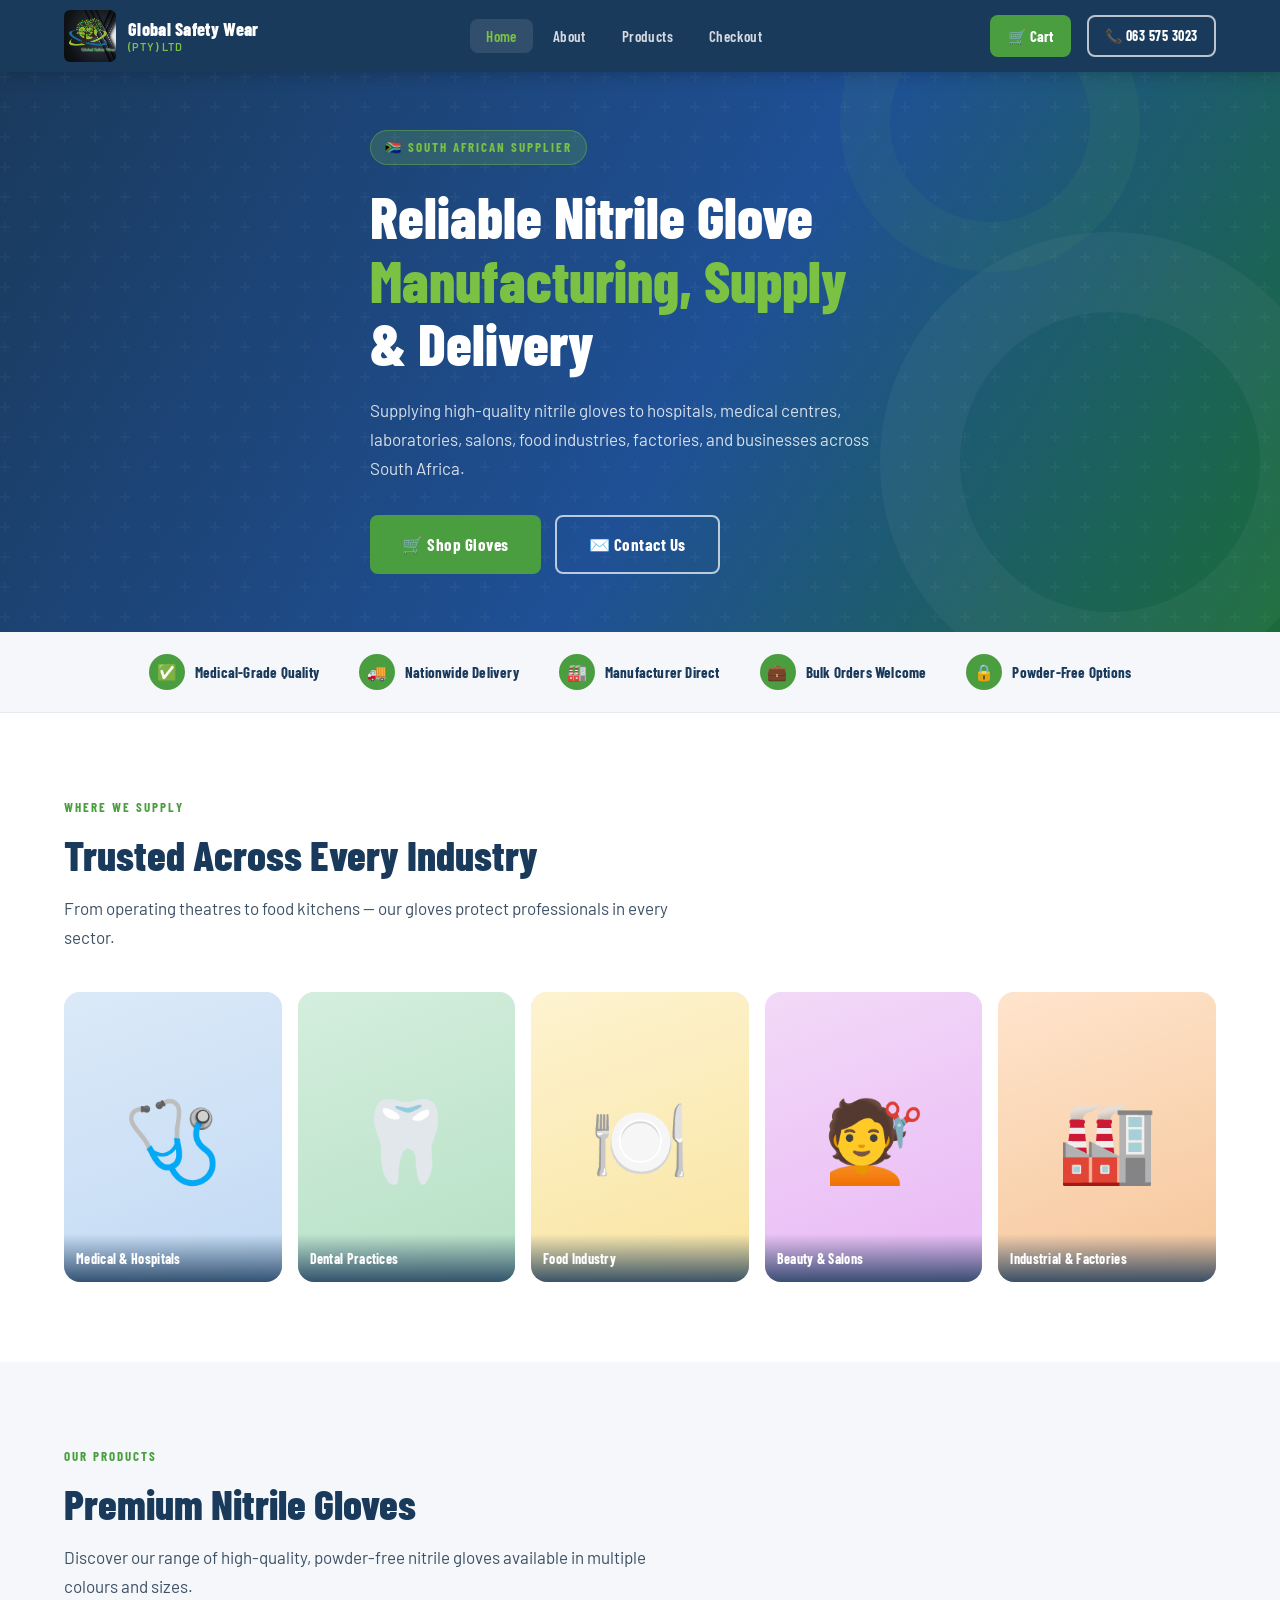
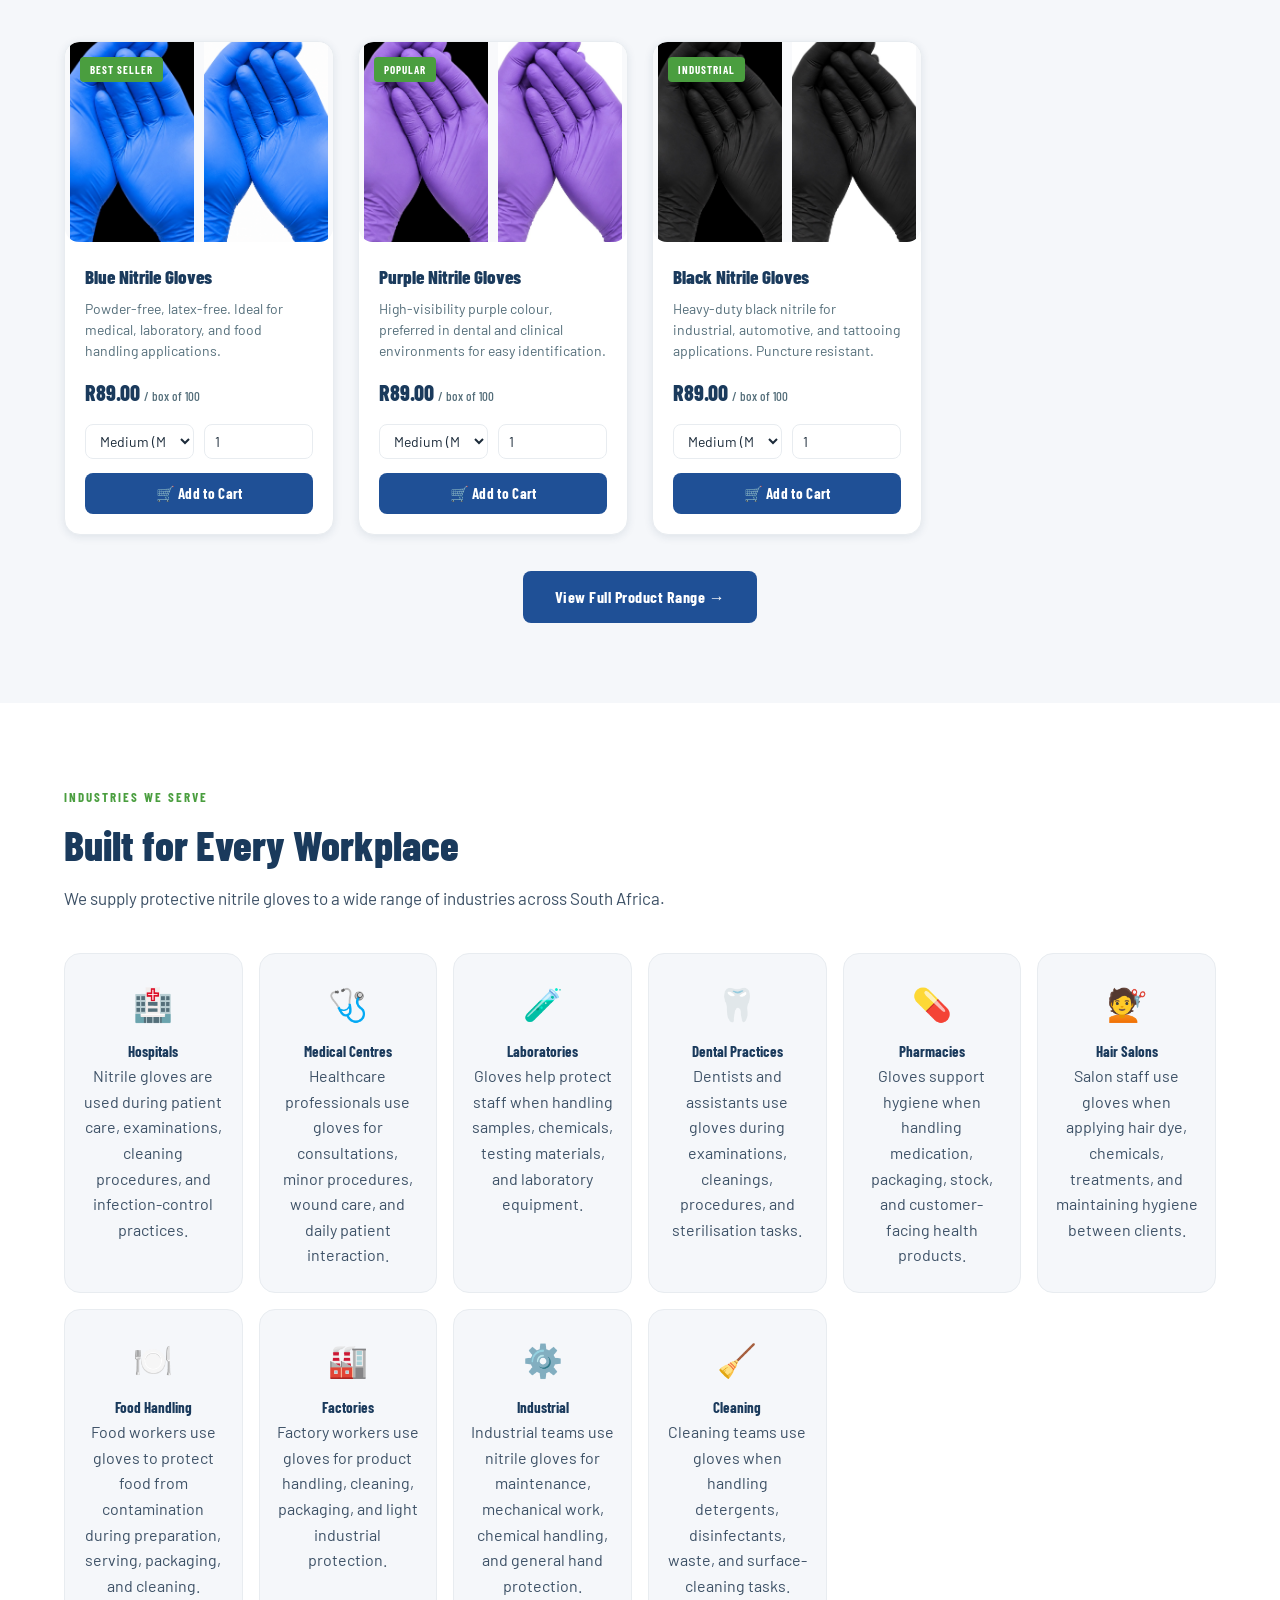
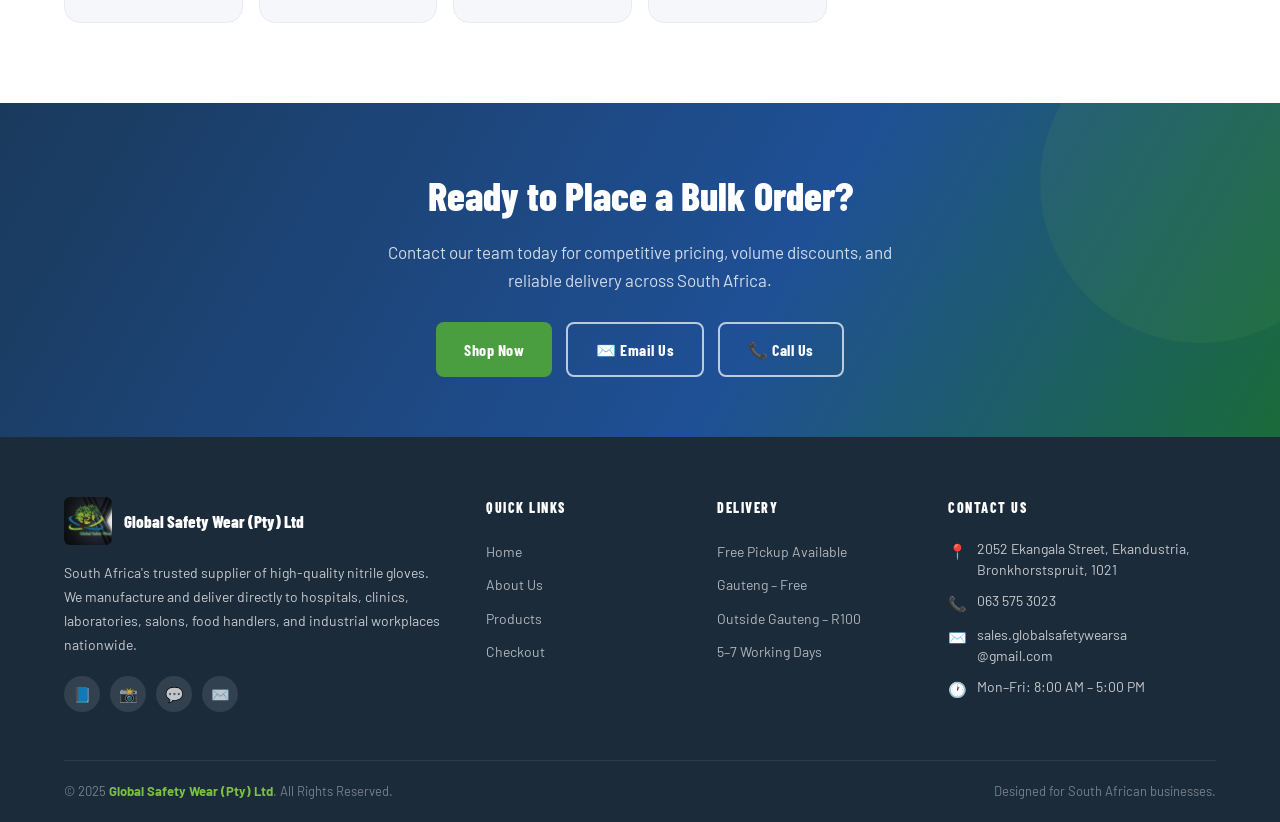
==== commit 9eb82d34: "Update index.html" ====
--- a/index.html
+++ b/index.html
@@ -217,18 +217,69 @@
     <div class="tag">Industries We Serve</div>
     <h2 class="section-title">Built for Every Workplace</h2>
     <p class="section-sub">We supply protective nitrile gloves to a wide range of industries across South Africa.</p>
-    <div class="industries-grid">
-      <div class="industry-card"><span class="industry-icon">🏥</span><h4>Hospitals</h4></div>
-      <div class="industry-card"><span class="industry-icon">🩺</span><h4>Medical Centres</h4></div>
-      <div class="industry-card"><span class="industry-icon">🧪</span><h4>Laboratories</h4></div>
-      <div class="industry-card"><span class="industry-icon">🦷</span><h4>Dental Practices</h4></div>
-      <div class="industry-card"><span class="industry-icon">💊</span><h4>Pharmacies</h4></div>
-      <div class="industry-card"><span class="industry-icon">💇</span><h4>Hair Salons</h4></div>
-      <div class="industry-card"><span class="industry-icon">🍽️</span><h4>Food Handling</h4></div>
-      <div class="industry-card"><span class="industry-icon">🏭</span><h4>Factories</h4></div>
-      <div class="industry-card"><span class="industry-icon">⚙️</span><h4>Industrial</h4></div>
-      <div class="industry-card"><span class="industry-icon">🧹</span><h4>Cleaning</h4></div>
-    </div>
+  <div class="industries-grid industry-info-grid">
+
+  <div class="industry-card industry-info-card">
+    <span class="industry-icon">🏥</span>
+    <h4>Hospitals</h4>
+    <p>Nitrile gloves are used during patient care, examinations, cleaning procedures, and infection-control practices.</p>
+  </div>
+
+  <div class="industry-card industry-info-card">
+    <span class="industry-icon">🩺</span>
+    <h4>Medical Centres</h4>
+    <p>Healthcare professionals use gloves for consultations, minor procedures, wound care, and daily patient interaction.</p>
+  </div>
+
+  <div class="industry-card industry-info-card">
+    <span class="industry-icon">🧪</span>
+    <h4>Laboratories</h4>
+    <p>Gloves help protect staff when handling samples, chemicals, testing materials, and laboratory equipment.</p>
+  </div>
+
+  <div class="industry-card industry-info-card">
+    <span class="industry-icon">🦷</span>
+    <h4>Dental Practices</h4>
+    <p>Dentists and assistants use gloves during examinations, cleanings, procedures, and sterilisation tasks.</p>
+  </div>
+
+  <div class="industry-card industry-info-card">
+    <span class="industry-icon">💊</span>
+    <h4>Pharmacies</h4>
+    <p>Gloves support hygiene when handling medication, packaging, stock, and customer-facing health products.</p>
+  </div>
+
+  <div class="industry-card industry-info-card">
+    <span class="industry-icon">💇</span>
+    <h4>Hair Salons</h4>
+    <p>Salon staff use gloves when applying hair dye, chemicals, treatments, and maintaining hygiene between clients.</p>
+  </div>
+
+  <div class="industry-card industry-info-card">
+    <span class="industry-icon">🍽️</span>
+    <h4>Food Handling</h4>
+    <p>Food workers use gloves to protect food from contamination during preparation, serving, packaging, and cleaning.</p>
+  </div>
+
+  <div class="industry-card industry-info-card">
+    <span class="industry-icon">🏭</span>
+    <h4>Factories</h4>
+    <p>Factory workers use gloves for product handling, cleaning, packaging, and light industrial protection.</p>
+  </div>
+
+  <div class="industry-card industry-info-card">
+    <span class="industry-icon">⚙️</span>
+    <h4>Industrial</h4>
+    <p>Industrial teams use nitrile gloves for maintenance, mechanical work, chemical handling, and general hand protection.</p>
+  </div>
+
+  <div class="industry-card industry-info-card">
+    <span class="industry-icon">🧹</span>
+    <h4>Cleaning</h4>
+    <p>Cleaning teams use gloves when handling detergents, disinfectants, waste, and surface-cleaning tasks.</p>
+  </div>
+
+</div>
   </div>
 </section>
 
